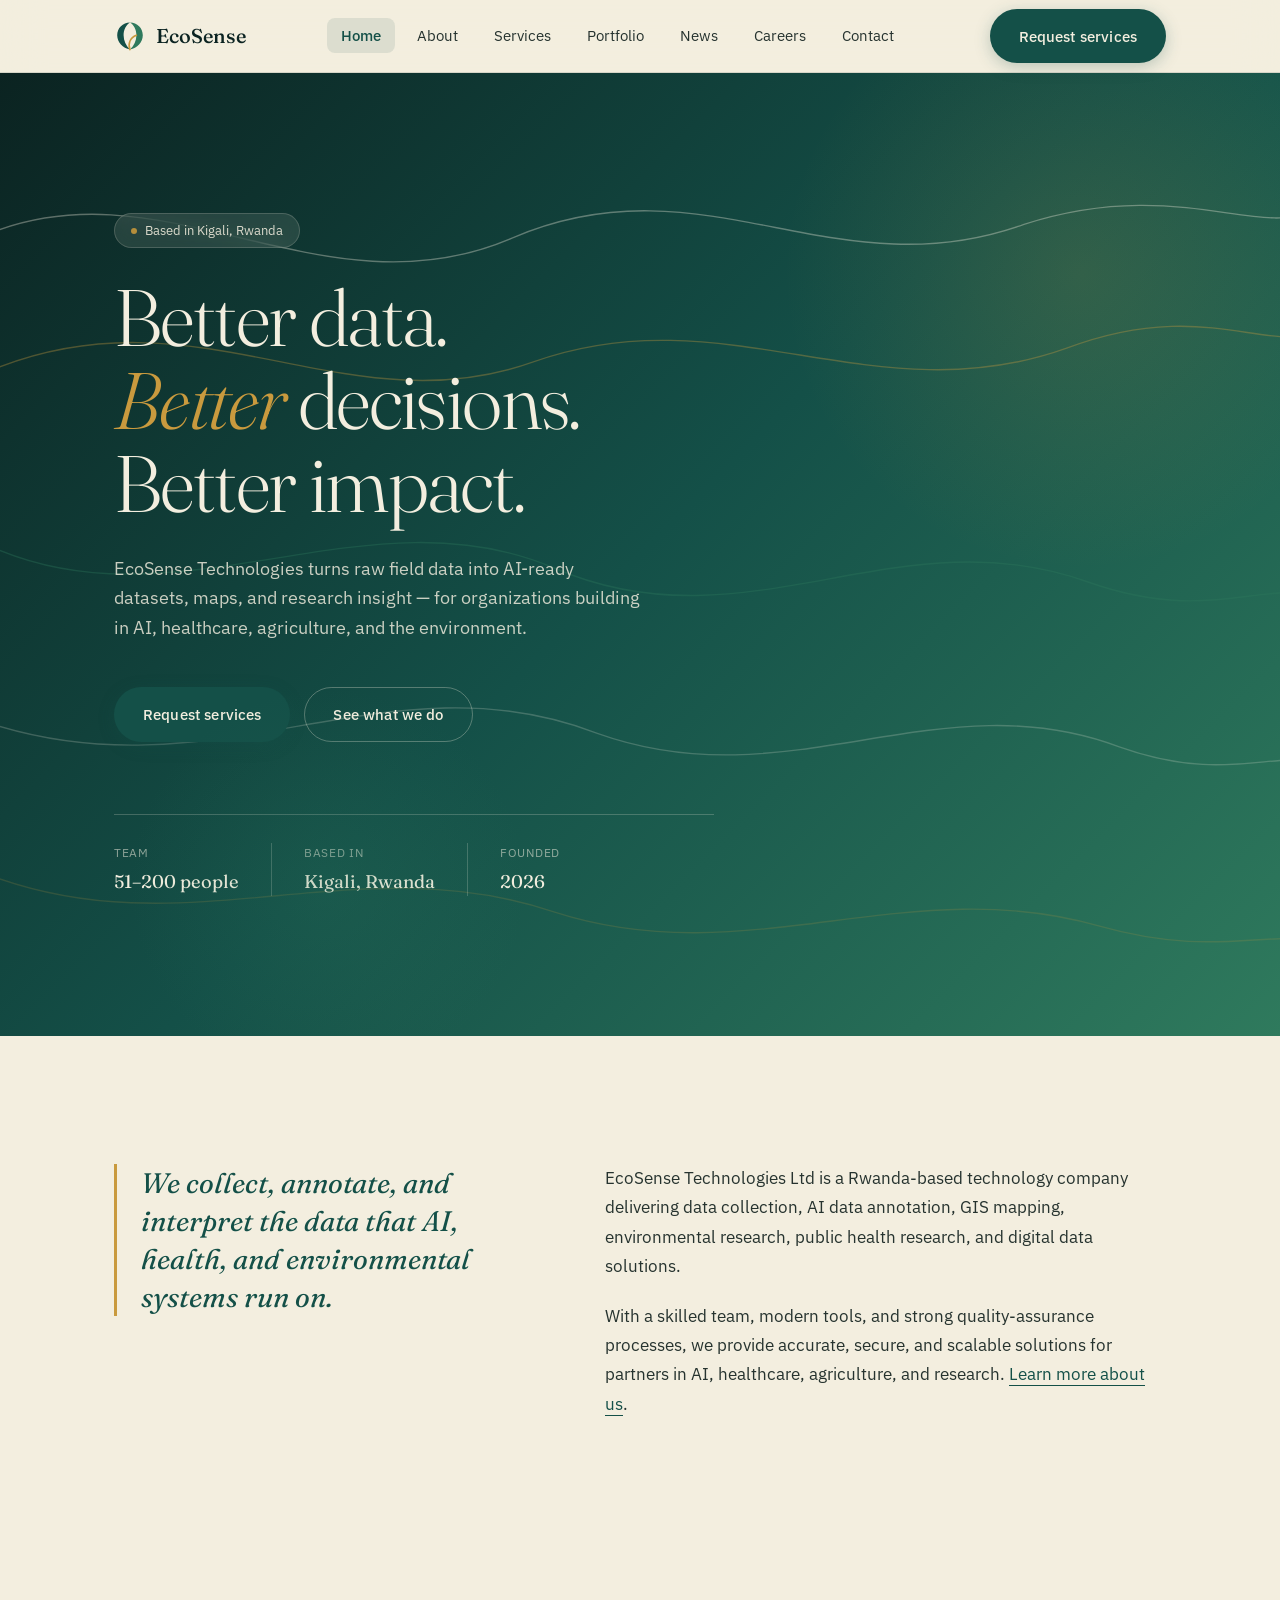
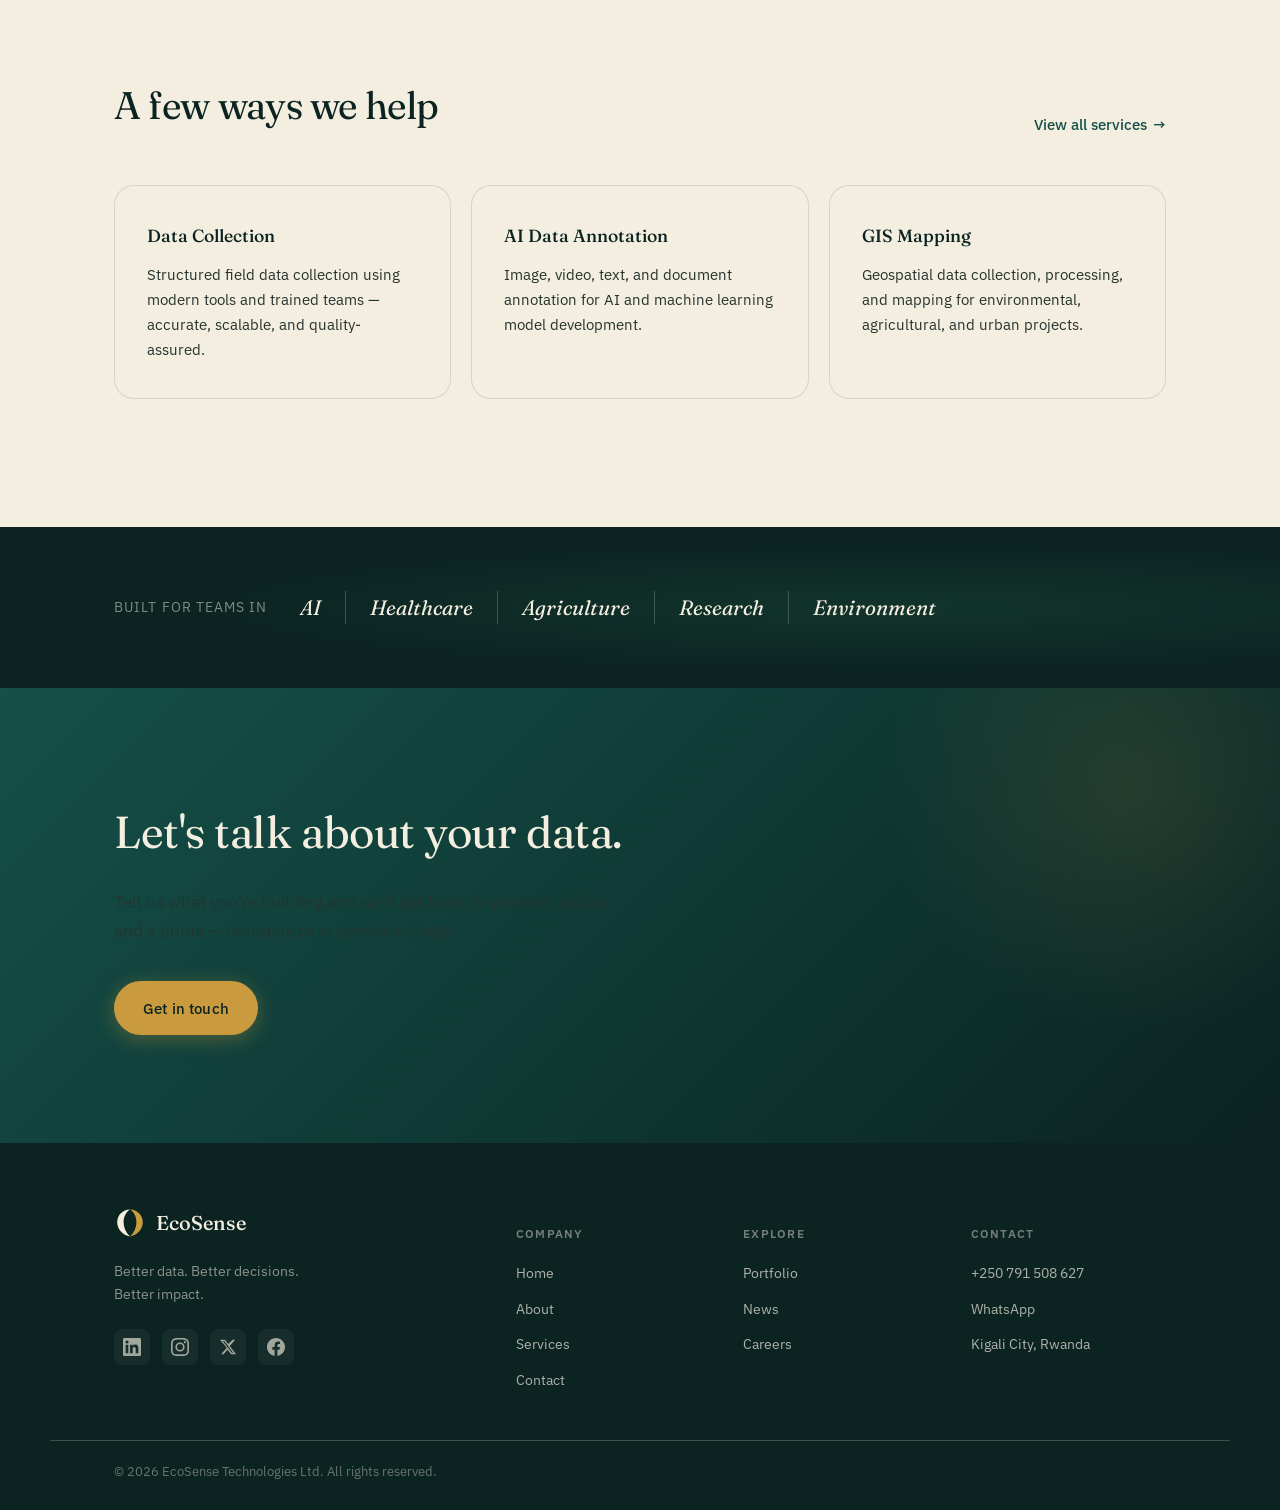
==== index.html @ 223268c4 "Add files via upload" ====
<!DOCTYPE html>
<html lang="en">
<head>
<meta charset="UTF-8">
<meta name="viewport" content="width=device-width, initial-scale=1.0">
<title>EcoSense Technologies Ltd — Better data. Better decisions. Better impact.</title>
<meta name="description" content="EcoSense Technologies Ltd — AI data annotation, GIS mapping, environmental and public health research, and digital data solutions from Kigali, Rwanda.">
<link rel="preconnect" href="https://fonts.googleapis.com">
<link rel="preconnect" href="https://fonts.gstatic.com" crossorigin>
<link href="https://fonts.googleapis.com/css2?family=Fraunces:ital,opsz,wght@0,9..144,300;0,9..144,400;0,9..144,500;0,9..144,600;1,9..144,400;1,9..144,500&family=IBM+Plex+Sans:wght@400;500;600&display=swap" rel="stylesheet">
<link rel="stylesheet" href="styles.css">
</head>
<body>

  <header class="site-header">
    <div class="wrap header-inner">
      <a class="brand" href="index.html">
        <svg viewBox="0 0 40 40" xmlns="http://www.w3.org/2000/svg" aria-hidden="true">
          <path d="M20 3 C11 3 4 10 4 19 C4 28 11 35 20 37 C15 32 12 26 12 19 C12 12 15 6 20 3Z" fill="#145048"/>
          <path d="M20 3 C29 3 36 10 36 19 C36 28 29 35 20 37 C25 32 28 26 28 19 C28 12 25 6 20 3Z" fill="#2F7A5D"/>
          <path d="M20 37 C17 30 20 22 28 19" stroke="#C99A3E" stroke-width="2" fill="none" stroke-linecap="round"/>
        </svg>
        <span>EcoSense</span>
      </a>
      <nav class="main-nav" id="mainNav" aria-label="Main navigation">
        <ul>
          <li><a href="index.html" class="active">Home</a></li>
          <li><a href="about.html">About</a></li>
          <li><a href="services.html">Services</a></li>
          <li><a href="portfolio.html">Portfolio</a></li>
          <li><a href="news.html">News</a></li>
          <li><a href="careers.html">Careers</a></li>
          <li><a href="contact.html">Contact</a></li>
        </ul>
      </nav>
      <div class="header-actions">
        <a class="btn btn-primary" href="tel:+250791508627">Request services</a>
        <button class="nav-toggle" id="navToggle" aria-label="Toggle menu" aria-expanded="false">
          <span></span><span></span><span></span>
        </button>
      </div>
    </div>
  </header>

  <section class="hero">
    <div class="hero-bg" aria-hidden="true">
      <svg viewBox="0 0 1200 700" preserveAspectRatio="none" xmlns="http://www.w3.org/2000/svg">
        <path class="contour-path c1" d="M-20,120 C150,60 300,180 480,120 C660,60 780,160 960,110 C1100,75 1180,120 1230,100"/>
        <path class="contour-path c2" d="M-20,220 C180,150 320,260 500,210 C680,160 820,250 1000,200 C1120,165 1180,200 1230,190"/>
        <path class="contour-path c3" d="M-20,340 C160,410 340,300 520,360 C700,420 840,320 1020,370 C1130,400 1180,370 1230,380"/>
        <path class="contour-path c4" d="M-20,470 C200,530 360,420 560,480 C740,530 880,440 1050,490 C1140,515 1190,495 1230,500"/>
        <path class="contour-path c5" d="M-20,580 C170,640 330,560 520,610 C700,655 850,580 1030,620 C1130,642 1180,625 1230,630"/>
      </svg>
    </div>
    <div class="wrap hero-inner">
      <div class="hero-badge">
        <span class="hero-badge-dot"></span>
        Based in Kigali, Rwanda
      </div>
      <h1>Better data.<br><em>Better</em> decisions.<br>Better impact.</h1>
      <p class="lead">EcoSense Technologies turns raw field data into AI-ready datasets, maps, and research insight — for organizations building in AI, healthcare, agriculture, and the environment.</p>
      <div class="hero-actions">
        <a class="btn btn-primary" href="tel:+250791508627">Request services</a>
        <a class="btn btn-ghost" href="services.html">See what we do</a>
      </div>
      <dl class="stat-strip">
        <div><dt>Team</dt><dd>51–200 people</dd></div>
        <div><dt>Based in</dt><dd>Kigali, Rwanda</dd></div>
        <div><dt>Founded</dt><dd>2026</dd></div>
      </dl>
    </div>
  </section>

  <section class="about">
    <div class="wrap about-grid">
      <blockquote>We collect, annotate, and interpret the data that AI, health, and environmental systems run on.</blockquote>
      <div class="about-body">
        <p>EcoSense Technologies Ltd is a Rwanda-based technology company delivering data collection, AI data annotation, GIS mapping, environmental research, public health research, and digital data solutions.</p>
        <p>With a skilled team, modern tools, and strong quality-assurance processes, we provide accurate, secure, and scalable solutions for partners in AI, healthcare, agriculture, and research. <a href="about.html" class="inline-link">Learn more about us</a>.</p>
      </div>
    </div>
  </section>

  <section class="services-teaser">
    <div class="wrap">
      <div class="services-teaser-head">
        <h2>A few ways we help</h2>
        <a href="services.html">View all services</a>
      </div>
      <div class="teaser-grid">
        <div class="teaser-item">
          <h3>Data Collection</h3>
          <p>Structured field data collection using modern tools and trained teams — accurate, scalable, and quality-assured.</p>
        </div>
        <div class="teaser-item">
          <h3>AI Data Annotation</h3>
          <p>Image, video, text, and document annotation for AI and machine learning model development.</p>
        </div>
        <div class="teaser-item">
          <h3>GIS Mapping</h3>
          <p>Geospatial data collection, processing, and mapping for environmental, agricultural, and urban projects.</p>
        </div>
      </div>
    </div>
  </section>

  <section class="sectors">
    <div class="wrap sectors-inner">
      <p class="sectors-label">Built for teams in</p>
      <div class="sectors-band">
        <span>AI</span>
        <span>Healthcare</span>
        <span>Agriculture</span>
        <span>Research</span>
        <span>Environment</span>
      </div>
    </div>
  </section>

  <section class="contact-cta">
    <div class="wrap">
      <div class="contact-inner">
        <h2>Let's talk about your data.</h2>
        <p>Tell us what you're building and we'll get back to you with a plan and a quote — remotely or in person in Kigali.</p>
        <a class="btn btn-primary" href="contact.html">Get in touch</a>
      </div>
    </div>
  </section>

  <footer>
    <div class="wrap footer-top">
      <div class="footer-brand-col">
        <a class="brand" href="index.html">
          <svg viewBox="0 0 40 40" xmlns="http://www.w3.org/2000/svg" aria-hidden="true">
            <path d="M20 3 C11 3 4 10 4 19 C4 28 11 35 20 37 C15 32 12 26 12 19 C12 12 15 6 20 3Z" fill="#F3EEDF"/>
            <path d="M20 3 C29 3 36 10 36 19 C36 28 29 35 20 37 C25 32 28 26 28 19 C28 12 25 6 20 3Z" fill="#C99A3E"/>
          </svg>
          <span>EcoSense</span>
        </a>
        <p class="footer-tagline">Better data. Better decisions.<br>Better impact.</p>
        <div class="footer-social">
          <a href="https://www.linkedin.com/company/ecosense-technologies-ltd" target="_blank" rel="noopener" aria-label="LinkedIn">
            <svg viewBox="0 0 24 24" fill="currentColor" width="18" height="18"><path d="M20.447 20.452h-3.554v-5.569c0-1.328-.027-3.037-1.852-3.037-1.853 0-2.136 1.445-2.136 2.939v5.667H9.351V9h3.414v1.561h.046c.477-.9 1.637-1.85 3.37-1.85 3.601 0 4.267 2.37 4.267 5.455v6.286zM5.337 7.433a2.062 2.062 0 0 1-2.063-2.065 2.064 2.064 0 1 1 2.063 2.065zm1.782 13.019H3.555V9h3.564v11.452zM22.225 0H1.771C.792 0 0 .774 0 1.729v20.542C0 23.227.792 24 1.771 24h20.451C23.2 24 24 23.227 24 22.271V1.729C24 .774 23.2 0 22.222 0h.003z"/></svg>
          </a>
          <a href="https://www.instagram.com/ecosense_technologies" target="_blank" rel="noopener" aria-label="Instagram">
            <svg viewBox="0 0 24 24" fill="currentColor" width="18" height="18"><path d="M12 2.163c3.204 0 3.584.012 4.85.07 3.252.148 4.771 1.691 4.919 4.919.058 1.265.069 1.645.069 4.849 0 3.205-.012 3.584-.069 4.849-.149 3.225-1.664 4.771-4.919 4.919-1.266.058-1.644.07-4.85.07-3.204 0-3.584-.012-4.849-.07-3.26-.149-4.771-1.699-4.919-4.92-.058-1.265-.07-1.644-.07-4.849 0-3.204.013-3.583.07-4.849.149-3.227 1.664-4.771 4.919-4.919 1.266-.057 1.645-.069 4.849-.069zM12 0C8.741 0 8.333.014 7.053.072 2.695.272.273 2.69.073 7.052.014 8.333 0 8.741 0 12c0 3.259.014 3.668.072 4.948.2 4.358 2.618 6.78 6.98 6.98C8.333 23.986 8.741 24 12 24c3.259 0 3.668-.014 4.948-.072 4.354-.2 6.782-2.618 6.979-6.98.059-1.28.073-1.689.073-4.948 0-3.259-.014-3.667-.072-4.947-.196-4.354-2.617-6.78-6.979-6.98C15.668.014 15.259 0 12 0zm0 5.838a6.162 6.162 0 1 0 0 12.324 6.162 6.162 0 0 0 0-12.324zM12 16a4 4 0 1 1 0-8 4 4 0 0 1 0 8zm6.406-11.845a1.44 1.44 0 1 0 0 2.881 1.44 1.44 0 0 0 0-2.881z"/></svg>
          </a>
          <a href="https://twitter.com/ecosense_tech" target="_blank" rel="noopener" aria-label="X (Twitter)">
            <svg viewBox="0 0 24 24" fill="currentColor" width="18" height="18"><path d="M18.244 2.25h3.308l-7.227 8.26 8.502 11.24H16.17l-4.714-6.231-5.401 6.231H2.744l7.737-8.835L1.254 2.25H8.08l4.253 5.622 5.911-5.622zm-1.161 17.52h1.833L7.084 4.126H5.117z"/></svg>
          </a>
          <a href="https://www.facebook.com/ecosensetechnologies" target="_blank" rel="noopener" aria-label="Facebook">
            <svg viewBox="0 0 24 24" fill="currentColor" width="18" height="18"><path d="M24 12.073c0-6.627-5.373-12-12-12s-12 5.373-12 12c0 5.99 4.388 10.954 10.125 11.854v-8.385H7.078v-3.47h3.047V9.43c0-3.007 1.792-4.669 4.533-4.669 1.312 0 2.686.235 2.686.235v2.953H15.83c-1.491 0-1.956.925-1.956 1.874v2.25h3.328l-.532 3.47h-2.796v8.385C19.612 23.027 24 18.062 24 12.073z"/></svg>
          </a>
        </div>
      </div>
      <div class="footer-cols">
        <div class="footer-col">
          <h4>Company</h4>
          <ul>
            <li><a href="index.html">Home</a></li>
            <li><a href="about.html">About</a></li>
            <li><a href="services.html">Services</a></li>
            <li><a href="contact.html">Contact</a></li>
          </ul>
        </div>
        <div class="footer-col">
          <h4>Explore</h4>
          <ul>
            <li><a href="portfolio.html">Portfolio</a></li>
            <li><a href="news.html">News</a></li>
            <li><a href="careers.html">Careers</a></li>
          </ul>
        </div>
        <div class="footer-col">
          <h4>Contact</h4>
          <ul>
            <li><a href="tel:+250791508627">+250 791 508 627</a></li>
            <li><a href="https://wa.me/250791508627" target="_blank" rel="noopener">WhatsApp</a></li>
            <li><span>Kigali City, Rwanda</span></li>
          </ul>
        </div>
      </div>
    </div>
    <div class="wrap footer-bottom">
      <p class="footer-meta">© 2026 EcoSense Technologies Ltd. All rights reserved.</p>
    </div>
  </footer>

<script src="script.js"></script>
</body>
</html>
---- styles.css ----
/* ---------- tokens ---------- */
:root{
  --ink:      #0B2321;
  --forest:   #145048;
  --canopy:   #2F7A5D;
  --sand:     #F3EEDF;
  --sand-2:   #ECE4D0;
  --gold:     #C99A3E;
  --charcoal: #26332F;
  --line:     rgba(11,35,33,0.12);
  --line-soft:rgba(243,238,223,0.22);
  --radius:   12px;
  --radius-lg:20px;

  --font-display: 'Fraunces', Georgia, serif;
  --font-body: 'IBM Plex Sans', -apple-system, BlinkMacSystemFont, sans-serif;

  --wrap: 1180px;
  --gutter: clamp(24px, 5vw, 64px);

  --shadow-sm: 0 2px 8px rgba(11,35,33,0.07);
  --shadow-md: 0 8px 32px rgba(11,35,33,0.10);
  --shadow-lg: 0 20px 60px rgba(11,35,33,0.14);
}

*{ box-sizing:border-box; }
html{ scroll-behavior:smooth; }
body{
  margin:0;
  background:var(--sand);
  color:var(--charcoal);
  font-family:var(--font-body);
  font-size:16px;
  line-height:1.6;
  -webkit-font-smoothing:antialiased;
}
h1,h2,h3,blockquote{
  font-family:var(--font-display);
  color:var(--ink);
  margin:0;
}
a{ color:inherit; text-decoration:none; }
ul,ol{ list-style:none; margin:0; padding:0; }
p{ margin:0; }
img,svg{ display:block; max-width:100%; }

.wrap{
  max-width:var(--wrap);
  margin:0 auto;
  padding-left:var(--gutter);
  padding-right:var(--gutter);
}

:focus-visible{
  outline:2px solid var(--canopy);
  outline-offset:3px;
}

@media (prefers-reduced-motion: reduce){
  *{ animation-duration:0.001ms !important; animation-iteration-count:1 !important; transition-duration:0.001ms !important; }
}

/* ---------- inline text link ---------- */
.inline-link{
  color:var(--forest);
  border-bottom:1px solid var(--forest);
  transition:color .15s ease, border-color .15s ease;
}
.inline-link:hover{ color:var(--ink); border-color:var(--ink); }

/* ---------- outline-sand button (used on dark backgrounds) ---------- */
.btn-outline-sand{
  background:rgba(243,238,223,0.12);
  color:var(--sand);
  border-color:rgba(243,238,223,0.3);
}
.btn-outline-sand:hover{
  background:rgba(243,238,223,0.2);
  border-color:rgba(243,238,223,0.6);
}

/* ---------- cta-actions ---------- */
.cta-actions{
  display:flex;
  flex-wrap:wrap;
  gap:14px;
  margin-top:36px;
}


.btn{
  display:inline-flex;
  align-items:center;
  gap:8px;
  padding:14px 28px;
  font-family:var(--font-body);
  font-weight:500;
  font-size:0.95rem;
  border-radius:50px;
  border:1.5px solid transparent;
  cursor:pointer;
  transition:all .22s ease;
  white-space:nowrap;
  letter-spacing:0.01em;
}
.btn-primary{
  background:var(--forest);
  color:var(--sand);
  box-shadow:0 4px 16px rgba(20,80,72,0.25);
}
.btn-primary:hover{
  background:var(--ink);
  transform:translateY(-1px);
  box-shadow:0 6px 24px rgba(20,80,72,0.35);
}
.btn-ghost{
  background:transparent;
  color:var(--ink);
  border-color:var(--line);
}
.btn-ghost:hover{
  border-color:var(--ink);
  background:rgba(11,35,33,0.04);
}

/* ---------- header ---------- */
.site-header{
  position:sticky; top:0; z-index:50;
  background:rgba(243,238,223,0.85);
  backdrop-filter:blur(20px);
  -webkit-backdrop-filter:blur(20px);
  border-bottom:1px solid var(--line);
  transition:box-shadow .2s ease;
}
.site-header.scrolled{
  box-shadow:var(--shadow-md);
}
.header-inner{
  display:flex;
  align-items:center;
  justify-content:space-between;
  gap:24px;
  height:72px;
}
.brand{
  display:flex;
  align-items:center;
  gap:10px;
  font-family:var(--font-display);
  font-size:1.25rem;
  font-weight:500;
  color:var(--ink);
  flex-shrink:0;
  transition:opacity .15s ease;
}
.brand:hover{ opacity:0.8; }
.brand svg{ width:32px; height:32px; }
.main-nav ul{
  display:flex;
  gap:8px;
}
.main-nav a{
  font-size:0.92rem;
  color:var(--charcoal);
  position:relative;
  padding:8px 14px;
  border-radius:8px;
  transition:all .15s ease;
}
.main-nav a:hover{
  color:var(--forest);
  background:rgba(20,80,72,0.07);
}
.main-nav a.active{
  color:var(--forest);
  background:rgba(20,80,72,0.1);
  font-weight:500;
}
.header-actions{ display:flex; align-items:center; gap:14px; }
.nav-toggle{
  display:none;
  background:none; border:none; cursor:pointer;
  width:32px; height:24px; position:relative;
}
.nav-toggle span{
  position:absolute; left:0; right:0; height:2px; background:var(--ink);
  border-radius:2px;
  transition:transform .2s ease, opacity .2s ease;
}
.nav-toggle span:nth-child(1){ top:0; }
.nav-toggle span:nth-child(2){ top:11px; }
.nav-toggle span:nth-child(3){ top:22px; }
.nav-toggle.open span:nth-child(1){ transform:translateY(11px) rotate(45deg); }
.nav-toggle.open span:nth-child(2){ opacity:0; }
.nav-toggle.open span:nth-child(3){ transform:translateY(-11px) rotate(-45deg); }

/* ---------- hero (home page) ---------- */
.hero{
  position:relative;
  overflow:hidden;
  background:linear-gradient(135deg, var(--ink) 0%, var(--forest) 50%, var(--canopy) 100%);
  color:var(--sand);
  min-height:92vh;
  display:flex;
  align-items:center;
}
.hero-bg{
  position:absolute; inset:0;
  opacity:0.35;
}
.hero-bg svg{ width:100%; height:100%; }
.contour-path{
  fill:none;
  stroke:var(--sand);
  stroke-width:1;
  stroke-dasharray:2200;
  stroke-dashoffset:2200;
  animation:draw 3s ease-out forwards;
}
.contour-path.c2{ stroke:var(--gold); animation-delay:.2s; }
.contour-path.c3{ stroke:var(--canopy); animation-delay:.4s; }
.contour-path.c4{ animation-delay:.6s; opacity:.6; }
.contour-path.c5{ stroke:var(--gold); animation-delay:.8s; opacity:.5; }
@keyframes draw{ to{ stroke-dashoffset:0; } }

/* floating orbs */
.hero::before{
  content:"";
  position:absolute;
  width:600px; height:600px;
  border-radius:50%;
  background:radial-gradient(circle, rgba(201,154,62,0.15) 0%, transparent 70%);
  top:-100px; right:-100px;
  pointer-events:none;
}
.hero::after{
  content:"";
  position:absolute;
  width:400px; height:400px;
  border-radius:50%;
  background:radial-gradient(circle, rgba(47,122,93,0.2) 0%, transparent 70%);
  bottom:-50px; left:10%;
  pointer-events:none;
}

.hero-inner{
  position:relative;
  padding:clamp(80px,12vw,140px) var(--gutter) clamp(80px,12vw,140px);
  width:100%;
}
.hero-badge{
  display:inline-flex;
  align-items:center;
  gap:8px;
  background:rgba(243,238,223,0.12);
  border:1px solid rgba(243,238,223,0.2);
  border-radius:50px;
  padding:6px 16px;
  font-size:0.82rem;
  color:var(--sand);
  opacity:0.9;
  margin-bottom:28px;
  backdrop-filter:blur(8px);
}
.hero-badge-dot{
  width:6px; height:6px;
  border-radius:50%;
  background:var(--gold);
  animation:pulse 2s ease-in-out infinite;
}
@keyframes pulse{
  0%,100%{ opacity:1; transform:scale(1); }
  50%{ opacity:0.5; transform:scale(1.3); }
}
.hero h1{
  color:var(--sand);
  font-weight:300;
  font-size:clamp(2.8rem, 6.5vw, 5rem);
  line-height:1.04;
  max-width:14ch;
  letter-spacing:-0.02em;
}
.hero h1 em{
  font-style:italic;
  color:var(--gold);
}
.hero .lead{
  margin-top:28px;
  max-width:48ch;
  font-size:1.1rem;
  color:var(--sand);
  opacity:0.82;
  line-height:1.7;
}
.hero-actions{
  display:flex; flex-wrap:wrap;
  gap:14px;
  margin-top:44px;
}
.hero .btn-ghost{
  color:var(--sand);
  border-color:rgba(243,238,223,0.3);
}
.hero .btn-ghost:hover{
  border-color:var(--sand);
  background:rgba(243,238,223,0.08);
}

.stat-strip{
  display:flex;
  flex-wrap:wrap;
  gap:0;
  margin:72px 0 0;
  padding-top:28px;
  border-top:1px solid var(--line-soft);
  max-width:600px;
}
.stat-strip div{
  padding-right:32px;
  margin-right:32px;
  border-right:1px solid var(--line-soft);
}
.stat-strip div:last-child{ border-right:none; margin-right:0; padding-right:0; }
.stat-strip dt{
  font-size:0.78rem;
  color:var(--sand);
  opacity:0.55;
  margin-bottom:4px;
  text-transform:uppercase;
  letter-spacing:0.06em;
}
.stat-strip dd{
  margin:0;
  font-family:var(--font-display);
  font-size:1.15rem;
  color:var(--sand);
}

/* ---------- page-hero (interior pages) ---------- */
.page-hero{
  background:linear-gradient(135deg, var(--ink) 0%, var(--forest) 100%);
  color:var(--sand);
  padding:clamp(64px,10vw,100px) 0 clamp(48px,7vw,72px);
  position:relative;
  overflow:hidden;
}
.page-hero::after{
  content:"";
  position:absolute;
  width:500px; height:500px;
  border-radius:50%;
  background:radial-gradient(circle, rgba(201,154,62,0.1) 0%, transparent 70%);
  top:-150px; right:-100px;
  pointer-events:none;
}
.page-hero h1{
  color:var(--sand);
  font-weight:300;
  font-size:clamp(2.2rem,4.5vw,3.2rem);
  max-width:18ch;
  letter-spacing:-0.01em;
  position:relative;
}
.page-hero p{
  margin-top:16px;
  max-width:52ch;
  font-size:1.05rem;
  color:var(--sand);
  opacity:0.8;
  position:relative;
}

/* ---------- breadcrumb ---------- */
.crumb{
  font-size:0.82rem;
  color:var(--sand);
  opacity:0.55;
  margin-bottom:16px;
  position:relative;
}
.crumb a{ opacity:1; border-bottom:1px solid rgba(243,238,223,0.3); padding-bottom:1px; }
.crumb a:hover{ color:var(--gold); border-color:var(--gold); opacity:1; }

/* ---------- about ---------- */
.about{ padding:clamp(80px,10vw,128px) 0; }
.about-grid{
  display:grid;
  grid-template-columns:0.85fr 1.15fr;
  gap:clamp(40px,6vw,88px);
  align-items:start;
}
.about blockquote{
  font-size:clamp(1.4rem,2.2vw,1.9rem);
  font-weight:400;
  line-height:1.35;
  font-style:italic;
  color:var(--forest);
  border-left:3px solid var(--gold);
  padding-left:24px;
}
.about-body p{
  font-size:1.05rem;
  max-width:60ch;
  color:var(--charcoal);
  line-height:1.75;
}
.about-body p + p{ margin-top:20px; }

.about-stats{
  display:flex;
  flex-wrap:wrap;
  gap:0;
  margin-top:64px;
  padding-top:36px;
  border-top:1px solid var(--line);
  max-width:760px;
}
.about-stats div{
  padding-right:44px;
  margin-right:44px;
  border-right:1px solid var(--line);
}
.about-stats div:last-child{ border-right:none; margin-right:0; padding-right:0; }
.about-stats dt{
  font-size:0.78rem;
  color:var(--charcoal);
  opacity:0.55;
  margin-bottom:6px;
  text-transform:uppercase;
  letter-spacing:0.06em;
}
.about-stats dd{
  margin:0;
  font-family:var(--font-display);
  font-size:1.35rem;
  color:var(--ink);
}

/* ---------- services (services page) ---------- */
.services{
  background:var(--sand-2);
  padding:clamp(80px,10vw,128px) 0;
  border-top:1px solid var(--line);
  border-bottom:1px solid var(--line);
}
.services-grid{
  display:grid;
  grid-template-columns:0.8fr 1.2fr;
  gap:clamp(40px,6vw,88px);
  align-items:start;
}
.services-intro{ position:sticky; top:100px; }
.services-intro h2{
  font-size:clamp(1.9rem,3vw,2.5rem);
  font-weight:400;
  letter-spacing:-0.01em;
}
.services-intro p{
  margin-top:18px;
  max-width:40ch;
  color:var(--charcoal);
  line-height:1.7;
}
.availability{
  margin-top:32px !important;
  padding:20px;
  border-radius:var(--radius);
  background:rgba(20,80,72,0.06);
  border:1px solid rgba(20,80,72,0.12);
  font-size:0.93rem;
}
.availability strong{ color:var(--forest); font-weight:600; }

.services-list{ border-top:1px solid var(--line); }
.service-row{
  display:grid;
  grid-template-columns:1fr 1.6fr;
  gap:24px;
  padding:28px 0;
  border-bottom:1px solid var(--line);
  transition:all .25s ease;
  border-radius:0;
  cursor:default;
}
.service-row:hover{
  padding-left:16px;
  background:rgba(20,80,72,0.03);
  border-radius:var(--radius);
  border-bottom-color:transparent;
  margin-bottom:1px;
}
.service-row h3{
  font-size:1.15rem;
  font-weight:500;
  color:var(--ink);
}
.service-row p{
  color:var(--charcoal);
  font-size:0.97rem;
  max-width:44ch;
  line-height:1.65;
}

/* ---------- services teaser (home page) ---------- */
.services-teaser{ padding:clamp(80px,10vw,128px) 0; }
.services-teaser-head{
  display:flex;
  flex-wrap:wrap;
  justify-content:space-between;
  align-items:flex-end;
  gap:20px;
  margin-bottom:48px;
}
.services-teaser-head h2{
  font-size:clamp(1.9rem,3vw,2.5rem);
  font-weight:400;
  letter-spacing:-0.01em;
}
.services-teaser-head a{
  font-size:0.92rem;
  color:var(--forest);
  display:inline-flex;
  align-items:center;
  gap:6px;
  font-weight:500;
  transition:gap .2s ease, color .15s ease;
}
.services-teaser-head a::after{ content:"→"; }
.services-teaser-head a:hover{ color:var(--ink); gap:10px; }
.teaser-grid{
  display:grid;
  grid-template-columns:repeat(3,1fr);
  gap:20px;
}
.teaser-item{
  background:var(--sand);
  padding:36px 32px;
  border-radius:var(--radius-lg);
  border:1px solid var(--line);
  transition:all .25s ease;
  position:relative;
  overflow:hidden;
}
.teaser-item::before{
  content:"";
  position:absolute;
  top:0; left:0; right:0;
  height:3px;
  background:linear-gradient(90deg, var(--forest), var(--gold));
  transform:scaleX(0);
  transform-origin:left;
  transition:transform .3s ease;
}
.teaser-item:hover{
  transform:translateY(-4px);
  box-shadow:var(--shadow-lg);
  border-color:transparent;
}
.teaser-item:hover::before{ transform:scaleX(1); }
.teaser-item h3{
  font-size:1.1rem;
  font-weight:500;
  margin-bottom:12px;
  color:var(--ink);
}
.teaser-item p{ font-size:0.95rem; color:var(--charcoal); line-height:1.65; }

/* ---------- sectors ---------- */
.sectors{
  background:var(--ink);
  color:var(--sand);
  padding:64px 0;
  position:relative;
  overflow:hidden;
}
.sectors::before{
  content:"";
  position:absolute; inset:0;
  background:radial-gradient(ellipse at 70% 50%, rgba(47,122,93,0.2) 0%, transparent 60%);
  pointer-events:none;
}
.sectors-inner{
  display:flex;
  flex-wrap:wrap;
  align-items:center;
  gap:32px;
  position:relative;
}
.sectors-label{
  font-size:0.85rem;
  opacity:0.5;
  flex-shrink:0;
  text-transform:uppercase;
  letter-spacing:0.08em;
}
.sectors-band{
  display:flex;
  flex-wrap:wrap;
  gap:0;
}
.sectors-band span{
  font-family:var(--font-display);
  font-style:italic;
  font-size:1.3rem;
  padding:0 24px;
  border-left:1px solid var(--line-soft);
  transition:color .2s ease;
}
.sectors-band span:first-child{ border-left:none; padding-left:0; }
.sectors-band span:hover{ color:var(--gold); }

/* ---------- process steps (contact page) ---------- */
.process{ padding:clamp(72px,9vw,104px) 0; }
.process h2{
  font-size:clamp(1.8rem,2.8vw,2.2rem);
  font-weight:400;
  margin-bottom:48px;
  letter-spacing:-0.01em;
}
.steps{
  display:grid;
  grid-template-columns:repeat(3,1fr);
  gap:clamp(24px,4vw,48px);
}
.step{
  background:var(--sand);
  border:1px solid var(--line);
  border-radius:var(--radius-lg);
  padding:32px 28px;
  position:relative;
  transition:all .25s ease;
  min-height:200px;
}
.step:hover{
  transform:translateY(-4px);
  box-shadow:var(--shadow-md);
  border-color:rgba(20,80,72,0.2);
}
.step-num{
  font-family:var(--font-display);
  font-size:2.5rem;
  color:rgba(201,154,62,0.25);
  display:block;
  margin-bottom:16px;
  line-height:1;
  font-weight:600;
}
.step h3{ font-size:1.1rem; font-weight:500; margin-bottom:10px; color:var(--ink); }
.step p{ font-size:0.95rem; color:var(--charcoal); max-width:32ch; line-height:1.65; }

/* ---------- contact ---------- */
.contact{
  padding:clamp(72px,10vw,108px) 0;
}
.contact-inner{ max-width:680px; }
.contact h2{
  font-size:clamp(2rem,3.6vw,2.8rem);
  font-weight:400;
  line-height:1.15;
  letter-spacing:-0.01em;
}
.contact-inner > p,
.contact-inner p:first-of-type{
  margin-top:20px;
  font-size:1.05rem;
  max-width:52ch;
  color:var(--charcoal);
  line-height:1.7;
}
.contact-details{
  display:flex;
  flex-wrap:wrap;
  gap:20px;
  margin-top:36px;
  font-size:1.05rem;
}
.contact-details a{
  color:var(--forest);
  font-weight:500;
  display:inline-flex;
  align-items:center;
  gap:6px;
  padding:12px 20px;
  border-radius:50px;
  border:1.5px solid rgba(20,80,72,0.25);
  transition:all .2s ease;
}
.contact-details a:hover{
  background:var(--forest);
  color:var(--sand);
  border-color:var(--forest);
}
.contact-details span{
  display:inline-flex;
  align-items:center;
  gap:6px;
  padding:12px 20px;
  border-radius:50px;
  border:1.5px solid var(--line);
  font-size:0.97rem;
  color:var(--charcoal);
}
.contact .btn-primary{ margin-top:36px; }

/* ---------- contact CTA section ---------- */
.contact-cta{
  background:linear-gradient(135deg, var(--forest) 0%, var(--ink) 100%);
  color:var(--sand);
  padding:clamp(72px,10vw,108px) 0;
  position:relative;
  overflow:hidden;
}
.contact-cta::before{
  content:"";
  position:absolute;
  width:500px; height:500px;
  border-radius:50%;
  background:radial-gradient(circle, rgba(201,154,62,0.12) 0%, transparent 70%);
  top:-150px; right:-100px;
  pointer-events:none;
}
.contact-cta .contact-inner{ position:relative; }
.contact-cta h2{
  color:var(--sand);
  font-size:clamp(2rem,3.6vw,2.8rem);
  font-weight:400;
  letter-spacing:-0.01em;
}
.contact-cta p{
  margin-top:20px;
  font-size:1.05rem;
  max-width:52ch;
  color:var(--sand);
  opacity:0.8;
  line-height:1.7;
}
.contact-cta .btn-primary{
  margin-top:36px;
  background:var(--gold);
  color:var(--ink);
  box-shadow:0 4px 20px rgba(201,154,62,0.35);
}
.contact-cta .btn-primary:hover{
  background:#b8882e;
  transform:translateY(-2px);
  box-shadow:0 8px 28px rgba(201,154,62,0.45);
}

/* ---------- footer ---------- */
footer{
  background:var(--ink);
  color:var(--sand);
  padding:0;
}
.footer-top{
  display:grid;
  grid-template-columns:1fr 2fr;
  gap:clamp(40px,6vw,80px);
  padding-top:64px;
  padding-bottom:48px;
  border-bottom:1px solid var(--line-soft);
}
.footer-brand-col{
  display:flex;
  flex-direction:column;
  gap:20px;
}
.footer-brand-col .brand{ color:var(--sand); }
.footer-tagline{
  font-size:0.9rem;
  color:var(--sand);
  opacity:0.55;
  line-height:1.6;
}
.footer-social{
  display:flex;
  gap:12px;
  margin-top:4px;
}
.footer-social a{
  display:flex;
  align-items:center;
  justify-content:center;
  width:36px; height:36px;
  border-radius:8px;
  background:rgba(243,238,223,0.08);
  color:var(--sand);
  opacity:0.65;
  transition:all .18s ease;
}
.footer-social a:hover{ opacity:1; background:rgba(243,238,223,0.15); transform:translateY(-2px); }
.footer-cols{
  display:grid;
  grid-template-columns:repeat(3,1fr);
  gap:32px;
}
.footer-col h4{
  font-family:var(--font-body);
  font-size:0.78rem;
  font-weight:600;
  text-transform:uppercase;
  letter-spacing:0.1em;
  color:var(--sand);
  opacity:0.45;
  margin-bottom:16px;
}
.footer-col ul{ display:flex; flex-direction:column; gap:10px; }
.footer-col a,
.footer-col span{
  font-size:0.9rem;
  color:var(--sand);
  opacity:0.7;
  transition:opacity .15s ease;
}
.footer-col a:hover{ opacity:1; }
.footer-col span{ cursor:default; }
.footer-bottom{
  padding-top:20px;
  padding-bottom:28px;
}
.footer-meta{
  font-size:0.82rem;
  opacity:0.4;
  margin:0;
}

/* ---------- vision & mission ---------- */
.vision-mission{
  background:var(--sand-2);
  padding:clamp(64px,9vw,96px) 0;
  border-top:1px solid var(--line);
  border-bottom:1px solid var(--line);
}
.vm-grid{
  display:grid;
  grid-template-columns:1fr 1fr;
  gap:24px;
}
.vm-card{
  background:var(--sand);
  border:1px solid var(--line);
  border-radius:var(--radius-lg);
  padding:40px 36px;
  position:relative;
  overflow:hidden;
  transition:all .25s ease;
}
.vm-card:hover{ box-shadow:var(--shadow-md); transform:translateY(-3px); }
.vm-card--vision{ border-top:3px solid var(--forest); }
.vm-card--mission{ border-top:3px solid var(--gold); }
.vm-icon{
  width:52px; height:52px;
  border-radius:var(--radius);
  display:flex;
  align-items:center;
  justify-content:center;
  margin-bottom:20px;
}
.vm-card--vision .vm-icon{ background:rgba(20,80,72,0.08); color:var(--forest); }
.vm-card--mission .vm-icon{ background:rgba(201,154,62,0.1); color:var(--gold); }
.vm-card h3{
  font-size:1.35rem;
  font-weight:500;
  margin-bottom:14px;
  color:var(--ink);
}
.vm-card p{
  font-size:1rem;
  color:var(--charcoal);
  line-height:1.75;
  max-width:48ch;
}

/* ---------- team ---------- */
.team{ padding:clamp(72px,10vw,108px) 0; }
.team-head{
  margin-bottom:48px;
  max-width:600px;
}
.team-head h2{
  font-size:clamp(1.9rem,3vw,2.5rem);
  font-weight:400;
  letter-spacing:-0.01em;
  margin-bottom:12px;
}
.team-head p{ font-size:1.05rem; color:var(--charcoal); line-height:1.7; }
.team-grid{
  display:grid;
  grid-template-columns:repeat(3,1fr);
  gap:20px;
}
.team-card{
  background:var(--sand);
  border:1px solid var(--line);
  border-radius:var(--radius-lg);
  padding:28px;
  display:flex;
  flex-direction:column;
  gap:20px;
  transition:all .25s ease;
}
.team-card:hover{ box-shadow:var(--shadow-md); transform:translateY(-3px); border-color:rgba(20,80,72,0.15); }
.team-avatar{
  width:80px; height:80px;
  border-radius:50%;
  overflow:hidden;
  flex-shrink:0;
}
.team-info h3{ font-size:1.05rem; font-weight:500; color:var(--ink); margin-bottom:4px; }
.team-role{
  font-size:0.82rem;
  color:var(--forest);
  font-weight:500;
  text-transform:uppercase;
  letter-spacing:0.05em;
  margin-bottom:10px !important;
}
.team-bio{ font-size:0.93rem; color:var(--charcoal); line-height:1.65; }
.team-note{
  margin-top:40px;
  font-size:0.97rem;
  color:var(--charcoal);
  opacity:0.8;
}

/* ---------- contact page (two-column layout) ---------- */
.contact-page{ padding:clamp(64px,9vw,96px) 0; }
.contact-page-grid{
  display:grid;
  grid-template-columns:1fr 1.4fr;
  gap:clamp(40px,6vw,80px);
  align-items:start;
}
.contact-channels h2{
  font-size:clamp(1.6rem,2.8vw,2.1rem);
  font-weight:400;
  letter-spacing:-0.01em;
  margin-bottom:12px;
}
.contact-channels > p{
  font-size:1rem;
  color:var(--charcoal);
  line-height:1.7;
  max-width:44ch;
  margin-bottom:36px;
}
.channel-list{ display:flex; flex-direction:column; gap:12px; }
.channel-item{
  display:flex;
  align-items:center;
  gap:16px;
  padding:16px 20px;
  border-radius:var(--radius);
  border:1.5px solid var(--line);
  background:var(--sand);
  transition:all .2s ease;
  color:var(--charcoal);
}
a.channel-item:hover{
  border-color:rgba(20,80,72,0.3);
  background:rgba(20,80,72,0.04);
  transform:translateX(4px);
}
.channel-item--static{ cursor:default; }
.channel-icon{
  width:40px; height:40px;
  border-radius:10px;
  background:rgba(20,80,72,0.08);
  color:var(--forest);
  display:flex;
  align-items:center;
  justify-content:center;
  flex-shrink:0;
}
.channel-icon--whatsapp{ background:rgba(37,211,102,0.1); color:#25D366; }
.channel-item div{ display:flex; flex-direction:column; gap:2px; }
.channel-item strong{ font-size:0.9rem; font-weight:600; color:var(--ink); }
.channel-item span{ font-size:0.88rem; color:var(--charcoal); opacity:0.75; }

/* ---------- contact form ---------- */
.contact-form-wrap{
  background:var(--sand);
  border:1px solid var(--line);
  border-radius:var(--radius-lg);
  padding:40px 36px;
}
.contact-form-wrap h2{
  font-size:clamp(1.5rem,2.4vw,1.9rem);
  font-weight:400;
  letter-spacing:-0.01em;
  margin-bottom:8px;
}
.contact-form-wrap > p{
  font-size:0.95rem;
  color:var(--charcoal);
  margin-bottom:28px;
  line-height:1.6;
}
.contact-form{ display:flex; flex-direction:column; gap:20px; }
.form-row{ display:grid; grid-template-columns:1fr 1fr; gap:16px; }
.form-group{ display:flex; flex-direction:column; gap:6px; }
.form-group label{
  font-size:0.85rem;
  font-weight:500;
  color:var(--ink);
}
.form-optional{ font-weight:400; opacity:0.55; }
.form-group input,
.form-group select,
.form-group textarea{
  font-family:var(--font-body);
  font-size:0.95rem;
  color:var(--ink);
  background:var(--sand-2);
  border:1.5px solid var(--line);
  border-radius:var(--radius);
  padding:12px 16px;
  transition:border-color .18s ease, box-shadow .18s ease;
  outline:none;
  width:100%;
  -webkit-appearance:none;
}
.form-group input::placeholder,
.form-group textarea::placeholder{ color:var(--charcoal); opacity:0.4; }
.form-group input:focus,
.form-group select:focus,
.form-group textarea:focus{
  border-color:var(--forest);
  box-shadow:0 0 0 3px rgba(20,80,72,0.1);
  background:var(--sand);
}
.form-group textarea{ resize:vertical; min-height:120px; }
.form-group select{ cursor:pointer; }
.form-submit{ align-self:flex-start; margin-top:4px; }
.form-note{ font-size:0.82rem; color:var(--charcoal); opacity:0.55; margin-top:4px; }

/* ---------- news ---------- */
.news-grid{
  display:grid;
  grid-template-columns:repeat(3,1fr);
  gap:20px;
}
.news-card{
  background:var(--sand);
  border:1px solid var(--line);
  border-radius:var(--radius-lg);
  padding:32px 28px;
  display:flex;
  flex-direction:column;
  gap:14px;
  transition:all .25s ease;
}
.news-card:hover{ box-shadow:var(--shadow-md); transform:translateY(-3px); border-color:rgba(20,80,72,0.15); }
.news-card--featured{
  grid-column:1 / -1;
  display:grid;
  grid-template-columns:1.2fr 0.8fr;
  gap:40px;
  align-items:center;
  background:linear-gradient(135deg, rgba(20,80,72,0.04) 0%, rgba(201,154,62,0.04) 100%);
  border-color:rgba(20,80,72,0.15);
}
.news-meta{ display:flex; align-items:center; gap:12px; }
.news-tag{
  font-size:0.75rem;
  font-weight:600;
  text-transform:uppercase;
  letter-spacing:0.08em;
  color:var(--forest);
  background:rgba(20,80,72,0.08);
  padding:4px 10px;
  border-radius:50px;
}
.news-meta time{ font-size:0.82rem; color:var(--charcoal); opacity:0.55; }
.news-card h2{ font-size:clamp(1.3rem,2vw,1.6rem); font-weight:400; line-height:1.3; }
.news-card h3{ font-size:1.05rem; font-weight:500; line-height:1.35; }
.news-card p{ font-size:0.95rem; color:var(--charcoal); line-height:1.65; }

/* ---------- portfolio ---------- */
.portfolio-grid{
  display:grid;
  grid-template-columns:repeat(2,1fr);
  gap:20px;
}
.portfolio-card{
  background:var(--sand);
  border:1px solid var(--line);
  border-radius:var(--radius-lg);
  overflow:hidden;
  transition:all .25s ease;
}
.portfolio-card:hover{ box-shadow:var(--shadow-lg); transform:translateY(-4px); border-color:transparent; }
.portfolio-card--wide{
  grid-column:1 / -1;
  display:grid;
  grid-template-columns:1.2fr 0.8fr;
}
.portfolio-card-body{ padding:36px 32px; display:flex; flex-direction:column; gap:16px; }
.portfolio-card-visual{
  background:var(--sand-2);
  display:flex;
  align-items:center;
  justify-content:center;
  padding:24px;
  min-height:200px;
}
.portfolio-tag{
  font-size:0.75rem;
  font-weight:600;
  text-transform:uppercase;
  letter-spacing:0.08em;
  color:var(--forest);
  background:rgba(20,80,72,0.08);
  padding:4px 10px;
  border-radius:50px;
  align-self:flex-start;
}
.portfolio-card h2{ font-size:clamp(1.2rem,1.8vw,1.5rem); font-weight:400; line-height:1.3; }
.portfolio-card h3{ font-size:1.05rem; font-weight:500; line-height:1.35; }
.portfolio-card p{ font-size:0.95rem; color:var(--charcoal); line-height:1.65; }
.portfolio-meta{
  display:flex;
  flex-wrap:wrap;
  gap:0;
  padding-top:16px;
  border-top:1px solid var(--line);
  margin-top:auto;
}
.portfolio-meta div{ padding-right:20px; margin-right:20px; border-right:1px solid var(--line); }
.portfolio-meta div:last-child{ border-right:none; margin-right:0; padding-right:0; }
.portfolio-meta dt{ font-size:0.72rem; text-transform:uppercase; letter-spacing:0.07em; opacity:0.5; margin-bottom:2px; }
.portfolio-meta dd{ margin:0; font-size:0.88rem; font-weight:500; color:var(--ink); }

/* ---------- responsive ---------- */
@media (max-width:720px){
  .teaser-grid{ grid-template-columns:repeat(2,1fr); }
  .steps{ grid-template-columns:repeat(2,1fr); }
  .vm-grid{ grid-template-columns:1fr; }
  .team-grid{ grid-template-columns:repeat(2,1fr); }
  .news-grid{ grid-template-columns:repeat(2,1fr); }
  .news-card--featured{ grid-template-columns:1fr; }
  .portfolio-grid{ grid-template-columns:1fr; }
  .portfolio-card--wide{ grid-template-columns:1fr; }
  .footer-top{ grid-template-columns:1fr; }
  .footer-cols{ grid-template-columns:repeat(3,1fr); }
}

@media (max-width:880px){
  .main-nav{
    position:fixed; inset:72px 0 0 0;
    background:var(--sand);
    transform:translateX(100%);
    transition:transform .25s ease;
    padding:32px var(--gutter);
    border-top:1px solid var(--line);
  }
  .main-nav.open{ transform:translateX(0); }
  .main-nav ul{ flex-direction:column; gap:4px; }
  .main-nav a{ display:block; padding:14px 16px; font-size:1.05rem; }
  .header-actions .btn-primary{ display:none; }
  .nav-toggle{ display:block; }

  .about-grid, .services-grid{ grid-template-columns:1fr; }
  .services-intro{ position:static; }
  .service-row{ grid-template-columns:1fr; gap:8px; }
  .teaser-grid{ grid-template-columns:1fr; gap:16px; }
  .steps{ grid-template-columns:1fr; gap:20px; }
  .about-stats{ flex-direction:column; gap:20px; }
  .about-stats div{ border-right:none; margin-right:0; padding-right:0; }
  .hero{ min-height:auto; }
  .contact-page-grid{ grid-template-columns:1fr; }
  .team-grid{ grid-template-columns:1fr; }
  .vm-grid{ grid-template-columns:1fr; }
  .news-grid{ grid-template-columns:1fr; }
  .news-card--featured{ grid-template-columns:1fr; }
  .portfolio-grid{ grid-template-columns:1fr; }
  .portfolio-card--wide{ grid-template-columns:1fr; }
  .footer-top{ grid-template-columns:1fr; gap:32px; }
  .footer-cols{ grid-template-columns:repeat(3,1fr); }
}

@media (max-width:560px){
  .stat-strip{ flex-direction:column; gap:20px; }
  .stat-strip div{ border-right:none; margin-right:0; padding-right:0; padding-bottom:0; }
  .contact-details{ flex-direction:column; }
  .form-row{ grid-template-columns:1fr; }
  .footer-cols{ grid-template-columns:1fr; gap:24px; }
  .contact-form-wrap{ padding:28px 20px; }
  .team-grid{ grid-template-columns:1fr; }
  .news-grid{ grid-template-columns:1fr; }
  .portfolio-grid{ grid-template-columns:1fr; }
}
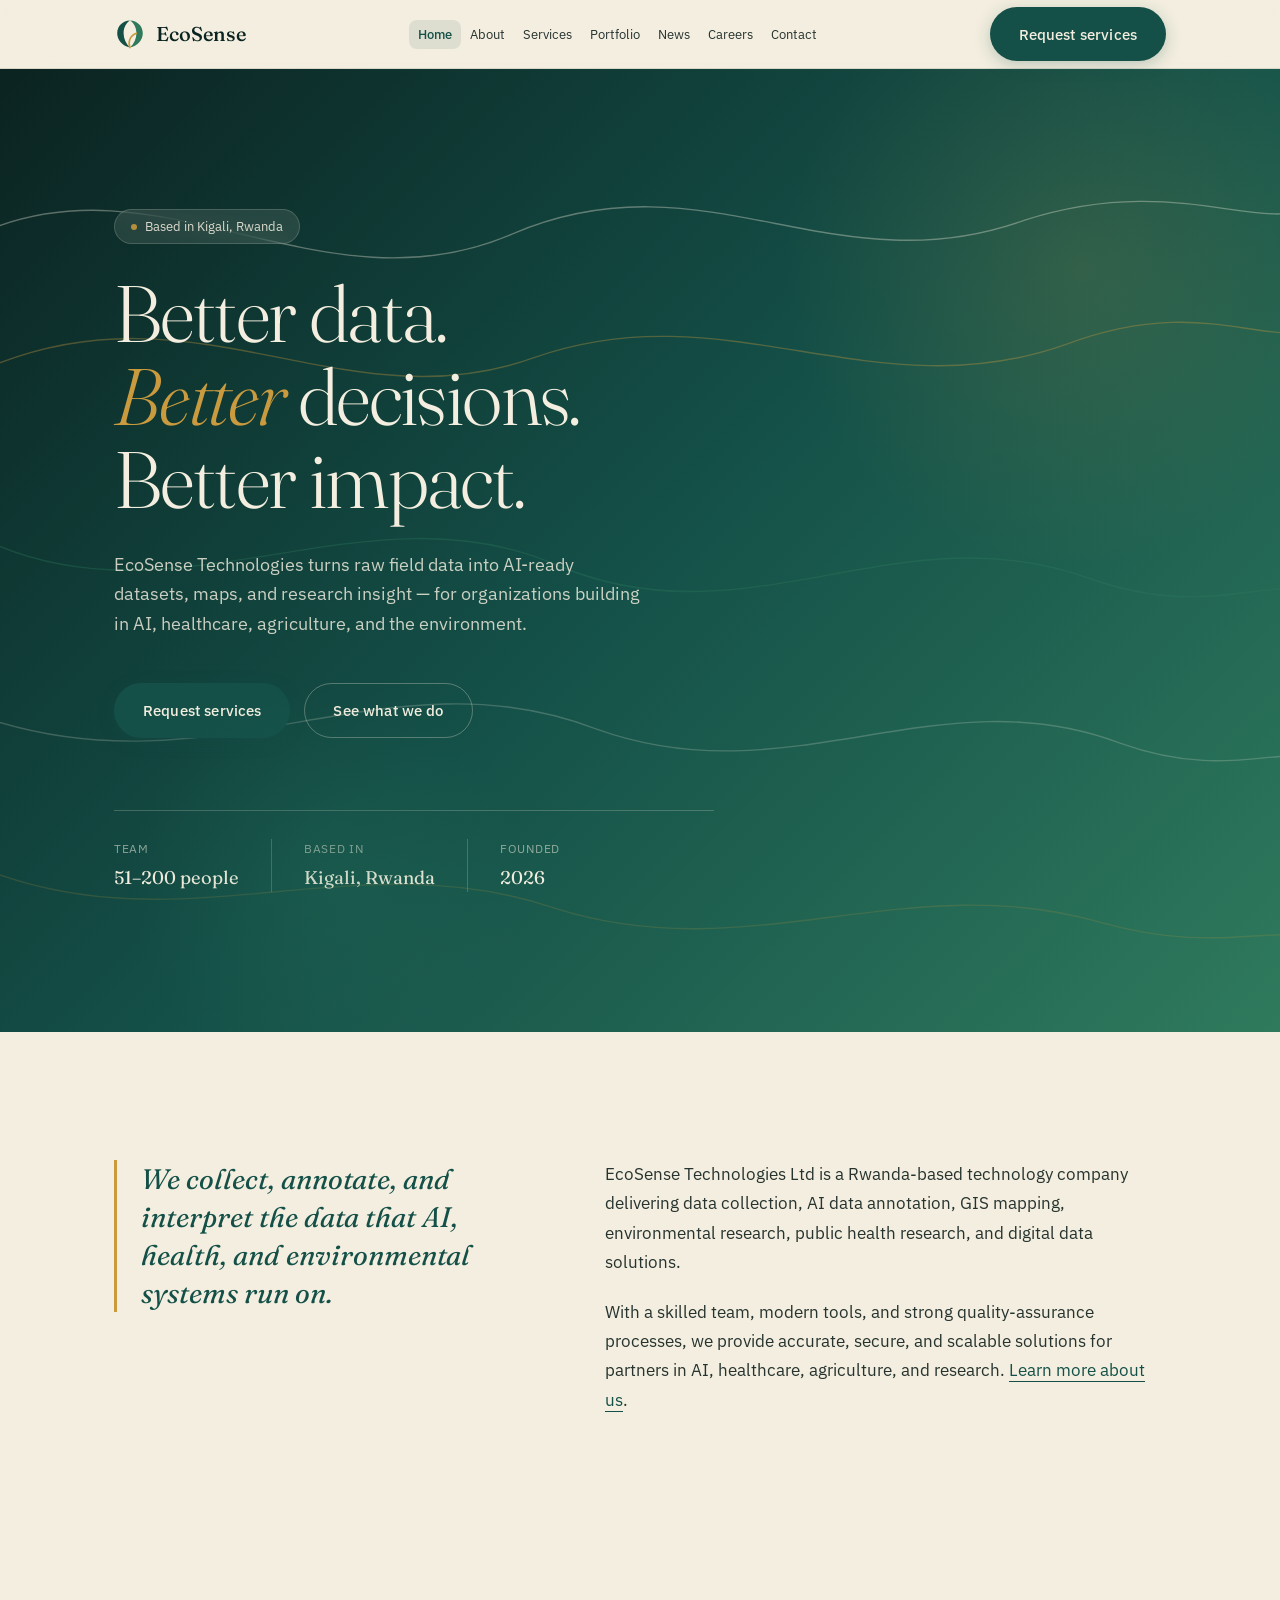
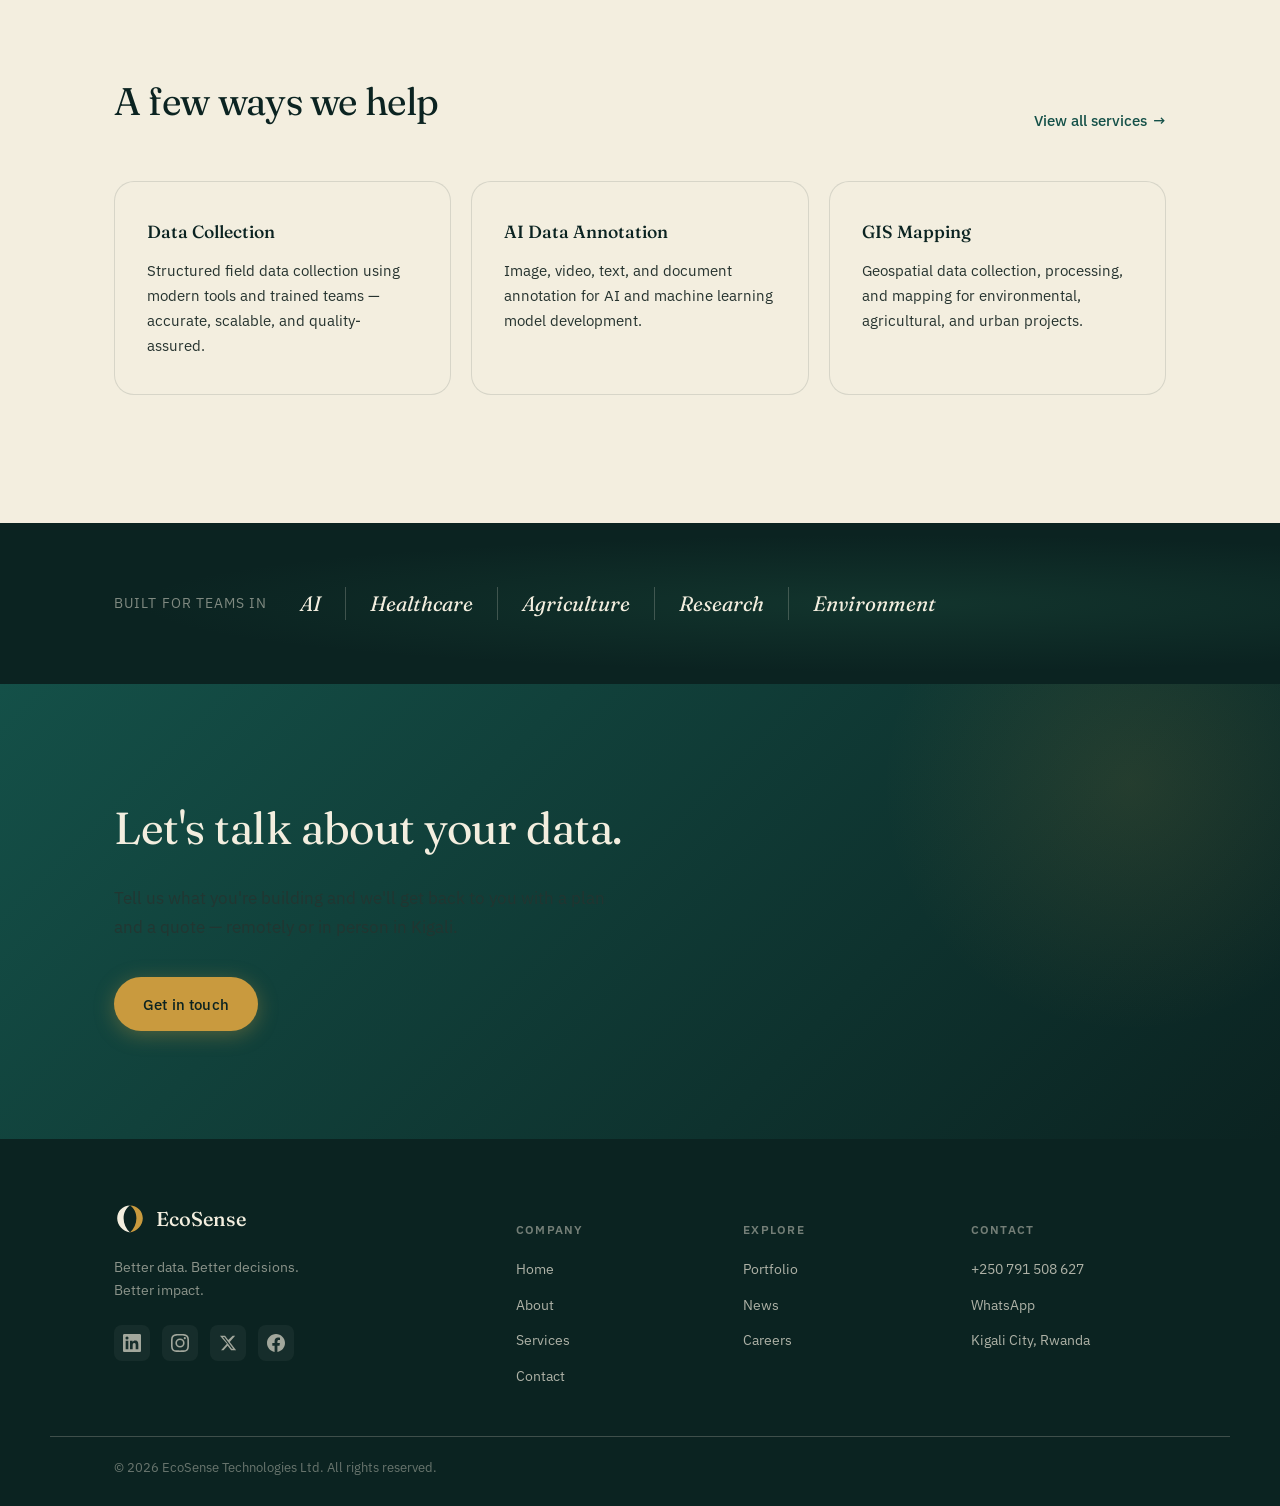
==== commit 9faad6fc: "Add files via upload" ====
--- a/index.html
+++ b/index.html
@@ -23,6 +23,10 @@
         <span>EcoSense</span>
       </a>
       <nav class="main-nav" id="mainNav" aria-label="Main navigation">
+        <div class="nav-drawer-header">
+          <span>Navigation</span>
+          <button class="nav-drawer-close" id="navClose" aria-label="Close menu">&#x2715;</button>
+        </div>
         <ul>
           <li><a href="index.html" class="active">Home</a></li>
           <li><a href="about.html">About</a></li>
--- a/styles.css
+++ b/styles.css
@@ -33,6 +33,7 @@
   font-size:16px;
   line-height:1.6;
   -webkit-font-smoothing:antialiased;
+  overflow-x:hidden;
 }
 h1,h2,h3,blockquote{
   font-family:var(--font-display);
@@ -46,6 +47,7 @@
 
 .wrap{
   max-width:var(--wrap);
+  width:100%;
   margin:0 auto;
   padding-left:var(--gutter);
   padding-right:var(--gutter);
@@ -59,6 +61,22 @@
 @media (prefers-reduced-motion: reduce){
   *{ animation-duration:0.001ms !important; animation-iteration-count:1 !important; transition-duration:0.001ms !important; }
 }
+
+/* page-specific section overrides */
+.about--page{ padding-top:clamp(56px,8vw,88px); }
+.services--page{ padding-top:clamp(56px,8vw,88px); }
+
+/* nav backdrop */
+.nav-backdrop{
+  display:none;
+  position:fixed;
+  inset:0;
+  background:rgba(11,35,33,0.55);
+  z-index:98;
+  backdrop-filter:blur(3px);
+  -webkit-backdrop-filter:blur(3px);
+}
+.nav-backdrop.open{ display:block; }
 
 /* ---------- inline text link ---------- */
 .inline-link{
@@ -125,8 +143,8 @@
 
 /* ---------- header ---------- */
 .site-header{
-  position:sticky; top:0; z-index:50;
-  background:rgba(243,238,223,0.85);
+  position:sticky; top:0; z-index:100;
+  background:rgba(243,238,223,0.95);
   backdrop-filter:blur(20px);
   -webkit-backdrop-filter:blur(20px);
   border-bottom:1px solid var(--line);
@@ -139,8 +157,8 @@
   display:flex;
   align-items:center;
   justify-content:space-between;
-  gap:24px;
-  height:72px;
+  gap:16px;
+  height:68px;
 }
 .brand{
   display:flex;
@@ -157,15 +175,16 @@
 .brand svg{ width:32px; height:32px; }
 .main-nav ul{
   display:flex;
-  gap:8px;
+  gap:0;
 }
 .main-nav a{
-  font-size:0.92rem;
+  font-size:0.82rem;
   color:var(--charcoal);
   position:relative;
-  padding:8px 14px;
+  padding:6px 9px;
   border-radius:8px;
   transition:all .15s ease;
+  white-space:nowrap;
 }
 .main-nav a:hover{
   color:var(--forest);
@@ -176,23 +195,28 @@
   background:rgba(20,80,72,0.1);
   font-weight:500;
 }
-.header-actions{ display:flex; align-items:center; gap:14px; }
+.header-actions{ display:flex; align-items:center; gap:10px; flex-shrink:0; }
 .nav-toggle{
   display:none;
   background:none; border:none; cursor:pointer;
-  width:32px; height:24px; position:relative;
-}
+  width:44px; height:44px;
+  position:relative;
+  border-radius:10px;
+  transition:background .15s ease;
+  flex-shrink:0;
+}
+.nav-toggle:hover{ background:rgba(20,80,72,0.07); }
 .nav-toggle span{
-  position:absolute; left:0; right:0; height:2px; background:var(--ink);
+  position:absolute; left:10px; right:10px; height:2px; background:var(--ink);
   border-radius:2px;
-  transition:transform .2s ease, opacity .2s ease;
-}
-.nav-toggle span:nth-child(1){ top:0; }
-.nav-toggle span:nth-child(2){ top:11px; }
-.nav-toggle span:nth-child(3){ top:22px; }
-.nav-toggle.open span:nth-child(1){ transform:translateY(11px) rotate(45deg); }
+  transition:transform .25s ease, opacity .2s ease, top .25s ease;
+}
+.nav-toggle span:nth-child(1){ top:13px; }
+.nav-toggle span:nth-child(2){ top:21px; }
+.nav-toggle span:nth-child(3){ top:29px; }
+.nav-toggle.open span:nth-child(1){ top:21px; transform:rotate(45deg); }
 .nav-toggle.open span:nth-child(2){ opacity:0; }
-.nav-toggle.open span:nth-child(3){ transform:translateY(-11px) rotate(-45deg); }
+.nav-toggle.open span:nth-child(3){ top:21px; transform:rotate(-45deg); }
 
 /* ---------- hero (home page) ---------- */
 .hero{
@@ -200,7 +224,7 @@
   overflow:hidden;
   background:linear-gradient(135deg, var(--ink) 0%, var(--forest) 50%, var(--canopy) 100%);
   color:var(--sand);
-  min-height:92vh;
+  min-height:min(92vh, 800px);
   display:flex;
   align-items:center;
 }
@@ -601,8 +625,8 @@
 .sectors-band span{
   font-family:var(--font-display);
   font-style:italic;
-  font-size:1.3rem;
-  padding:0 24px;
+  font-size:clamp(1rem,2.5vw,1.3rem);
+  padding:0 clamp(12px,2vw,24px);
   border-left:1px solid var(--line-soft);
   transition:color .2s ease;
 }
@@ -913,7 +937,8 @@
   font-weight:500;
   text-transform:uppercase;
   letter-spacing:0.05em;
-  margin-bottom:10px !important;
+  display:block;
+  margin-bottom:10px;
 }
 .team-bio{ font-size:0.93rem; color:var(--charcoal); line-height:1.65; }
 .team-note{
@@ -1053,10 +1078,6 @@
 .news-card:hover{ box-shadow:var(--shadow-md); transform:translateY(-3px); border-color:rgba(20,80,72,0.15); }
 .news-card--featured{
   grid-column:1 / -1;
-  display:grid;
-  grid-template-columns:1.2fr 0.8fr;
-  gap:40px;
-  align-items:center;
   background:linear-gradient(135deg, rgba(20,80,72,0.04) 0%, rgba(201,154,62,0.04) 100%);
   border-color:rgba(20,80,72,0.15);
 }
@@ -1132,34 +1153,129 @@
 .portfolio-meta dd{ margin:0; font-size:0.88rem; font-weight:500; color:var(--ink); }
 
 /* ---------- responsive ---------- */
-@media (max-width:720px){
+
+/* Laptop: tighten nav further at medium widths */
+@media (max-width:1100px) and (min-width:881px){
+  .main-nav a{ font-size:0.8rem; padding:6px 8px; }
+  .header-actions .btn-primary{ font-size:0.85rem; padding:11px 18px; }
+  .brand span{ font-size:1.1rem; }
+}
+
+/* Tablet: 2-col grids */
+@media (max-width:960px){
   .teaser-grid{ grid-template-columns:repeat(2,1fr); }
-  .steps{ grid-template-columns:repeat(2,1fr); }
-  .vm-grid{ grid-template-columns:1fr; }
   .team-grid{ grid-template-columns:repeat(2,1fr); }
   .news-grid{ grid-template-columns:repeat(2,1fr); }
-  .news-card--featured{ grid-template-columns:1fr; }
   .portfolio-grid{ grid-template-columns:1fr; }
   .portfolio-card--wide{ grid-template-columns:1fr; }
-  .footer-top{ grid-template-columns:1fr; }
-  .footer-cols{ grid-template-columns:repeat(3,1fr); }
-}
-
+}
+
+/* drawer header hidden on desktop */
+.nav-drawer-header{ display:none; }
+
+/* Mobile nav breakpoint */
 @media (max-width:880px){
+  /* Drawer panel — slides in from right */
   .main-nav{
-    position:fixed; inset:72px 0 0 0;
-    background:var(--sand);
+    position:fixed;
+    top:0; right:0; bottom:0;
+    width:min(300px, 85vw);
+    background:var(--ink);
     transform:translateX(100%);
-    transition:transform .25s ease;
-    padding:32px var(--gutter);
-    border-top:1px solid var(--line);
+    transition:transform .32s cubic-bezier(.4,0,.2,1);
+    z-index:99;
+    display:flex;
+    flex-direction:column;
+    box-shadow:-8px 0 40px rgba(11,35,33,0.4);
   }
   .main-nav.open{ transform:translateX(0); }
-  .main-nav ul{ flex-direction:column; gap:4px; }
-  .main-nav a{ display:block; padding:14px 16px; font-size:1.05rem; }
+
+  /* Drawer header label */
+  .nav-drawer-header{
+    display:flex;
+    align-items:center;
+    justify-content:space-between;
+    padding:24px 24px 20px;
+    border-bottom:1px solid rgba(243,238,223,0.1);
+    flex-shrink:0;
+  }
+  .nav-drawer-header span{
+    font-size:0.7rem;
+    font-weight:600;
+    letter-spacing:0.16em;
+    text-transform:uppercase;
+    color:var(--sand);
+    opacity:0.4;
+  }
+  .nav-drawer-close{
+    background:none;
+    border:none;
+    cursor:pointer;
+    width:32px; height:32px;
+    display:flex; align-items:center; justify-content:center;
+    border-radius:8px;
+    color:var(--sand);
+    opacity:0.5;
+    transition:opacity .15s ease, background .15s ease;
+    font-size:1.2rem;
+    line-height:1;
+  }
+  .nav-drawer-close:hover{ opacity:1; background:rgba(243,238,223,0.1); }
+
+  /* Nav list — vertical stack */
+  .main-nav ul{
+    flex-direction:column;
+    gap:0;
+    padding:8px 12px 32px;
+  }
+  .main-nav li{ width:100%; }
+
+  /* Each link row */
+  .main-nav a{
+    display:flex;
+    align-items:center;
+    justify-content:space-between;
+    width:100%;
+    padding:13px 16px;
+    font-size:1rem;
+    font-weight:400;
+    color:rgba(243,238,223,0.65);
+    border-radius:10px;
+    border:none;
+    background:transparent;
+    transition:background .15s ease, color .15s ease;
+    white-space:nowrap;
+  }
+  .main-nav a::after{
+    content:'›';
+    font-size:1.1rem;
+    color:var(--gold);
+    opacity:0;
+    transition:opacity .15s ease;
+  }
+  .main-nav a:hover{
+    background:rgba(243,238,223,0.07);
+    color:var(--sand);
+  }
+  .main-nav a:hover::after{ opacity:1; }
+  .main-nav a.active{
+    background:var(--forest);
+    color:var(--sand);
+    font-weight:600;
+  }
+  .main-nav a.active::after{
+    content:'✓';
+    opacity:1;
+    font-size:0.85rem;
+  }
+  .main-nav li + li{
+    border-top:1px solid rgba(243,238,223,0.05);
+  }
+
   .header-actions .btn-primary{ display:none; }
-  .nav-toggle{ display:block; }
-
+  .nav-toggle{ display:flex; align-items:center; justify-content:center; }
+
+  /* Layout resets */
   .about-grid, .services-grid{ grid-template-columns:1fr; }
   .services-intro{ position:static; }
   .service-row{ grid-template-columns:1fr; gap:8px; }
@@ -1169,17 +1285,19 @@
   .about-stats div{ border-right:none; margin-right:0; padding-right:0; }
   .hero{ min-height:auto; }
   .contact-page-grid{ grid-template-columns:1fr; }
-  .team-grid{ grid-template-columns:1fr; }
+  .team-grid{ grid-template-columns:repeat(2,1fr); }
   .vm-grid{ grid-template-columns:1fr; }
   .news-grid{ grid-template-columns:1fr; }
-  .news-card--featured{ grid-template-columns:1fr; }
   .portfolio-grid{ grid-template-columns:1fr; }
   .portfolio-card--wide{ grid-template-columns:1fr; }
   .footer-top{ grid-template-columns:1fr; gap:32px; }
-  .footer-cols{ grid-template-columns:repeat(3,1fr); }
-}
-
+  .footer-cols{ grid-template-columns:repeat(2,1fr); gap:24px; }
+  .sectors-inner{ gap:16px; }
+}
+
+/* Small phones */
 @media (max-width:560px){
+  :root{ --gutter: 20px; }
   .stat-strip{ flex-direction:column; gap:20px; }
   .stat-strip div{ border-right:none; margin-right:0; padding-right:0; padding-bottom:0; }
   .contact-details{ flex-direction:column; }
@@ -1189,4 +1307,17 @@
   .team-grid{ grid-template-columns:1fr; }
   .news-grid{ grid-template-columns:1fr; }
   .portfolio-grid{ grid-template-columns:1fr; }
-}
+  .hero h1{ font-size:clamp(2.2rem,9vw,3rem); }
+  .hero .lead{ font-size:1rem; }
+  .hero-actions{ flex-direction:column; align-items:flex-start; }
+  .hero-actions .btn{ width:100%; justify-content:center; }
+  .cta-actions{ flex-direction:column; }
+  .cta-actions .btn{ width:100%; justify-content:center; }
+  .sectors-band{ gap:0; }
+  .sectors-band span{ font-size:0.95rem; padding:0 10px; }
+  .page-hero h1{ font-size:clamp(1.8rem,7vw,2.4rem); }
+  .steps{ grid-template-columns:1fr; }
+  .vm-grid{ grid-template-columns:1fr; }
+  .about-grid{ grid-template-columns:1fr; }
+  .footer-top{ padding-top:40px; padding-bottom:32px; }
+}
